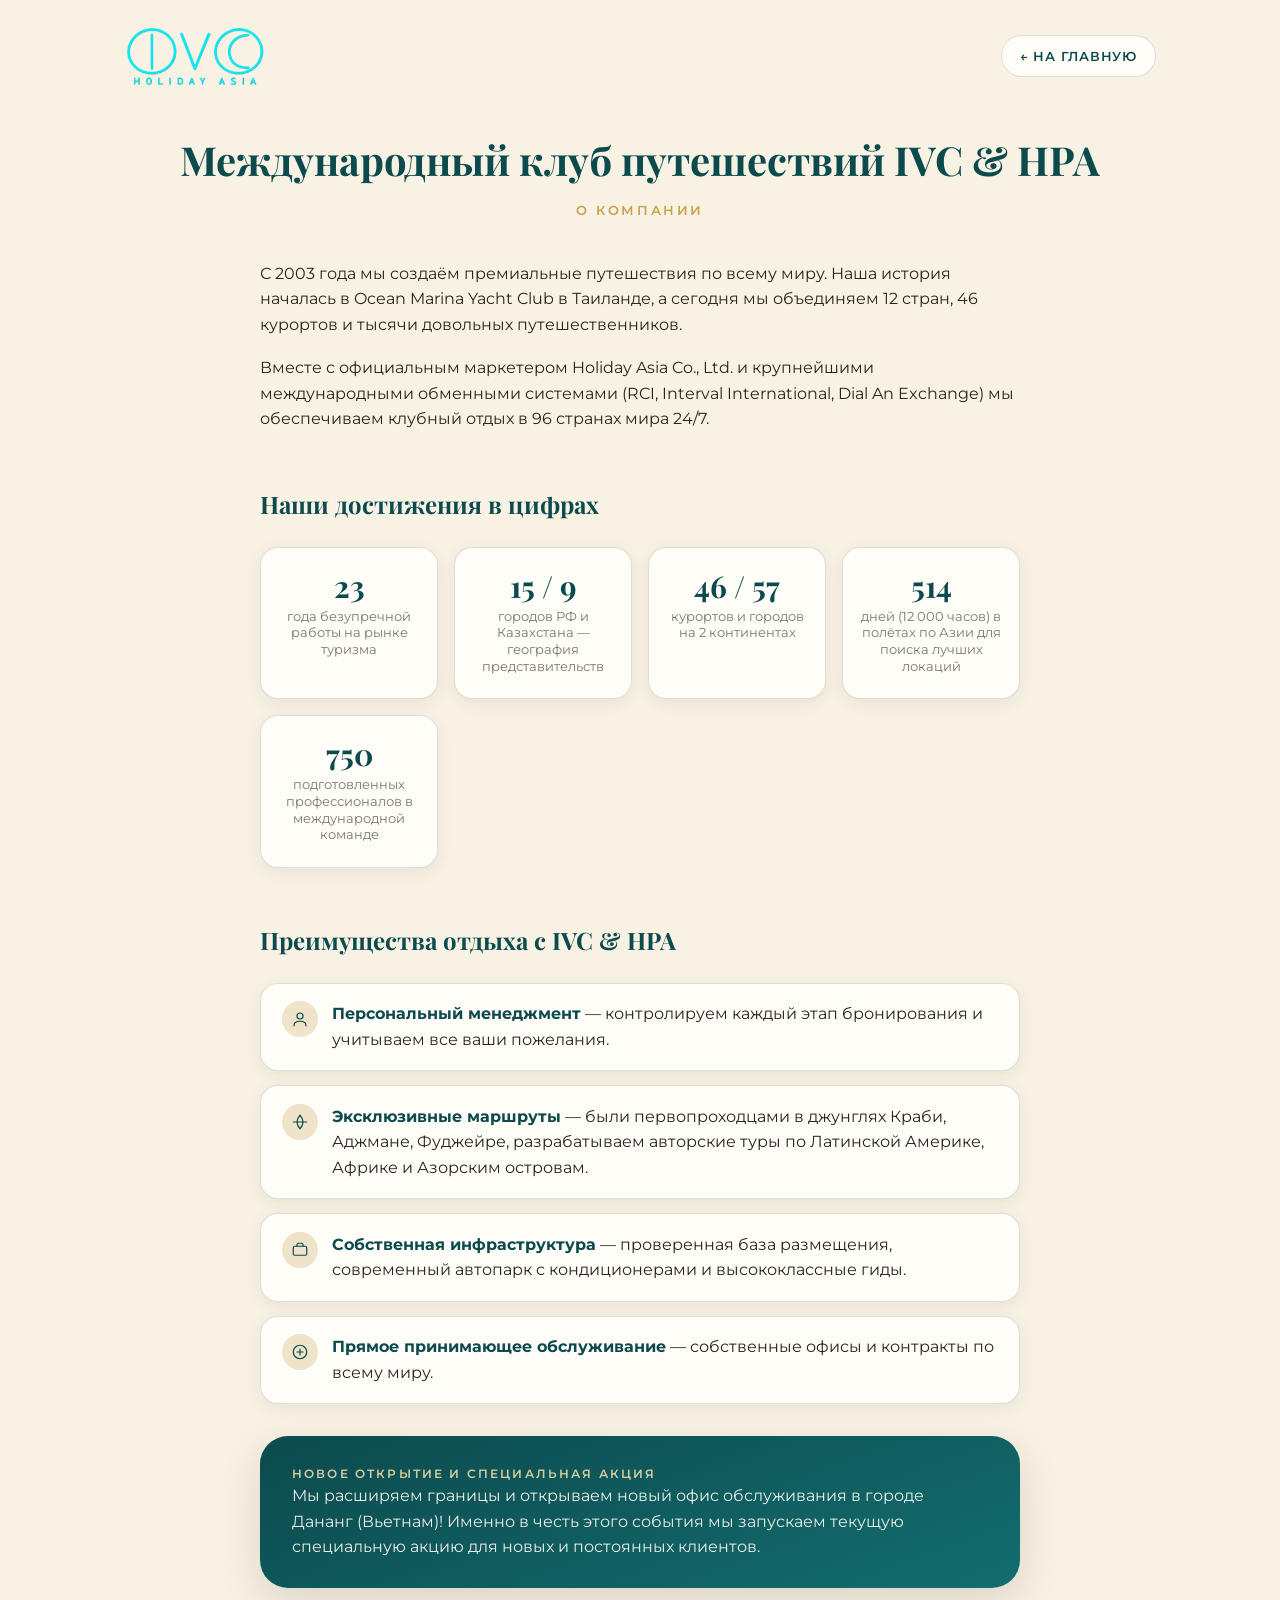
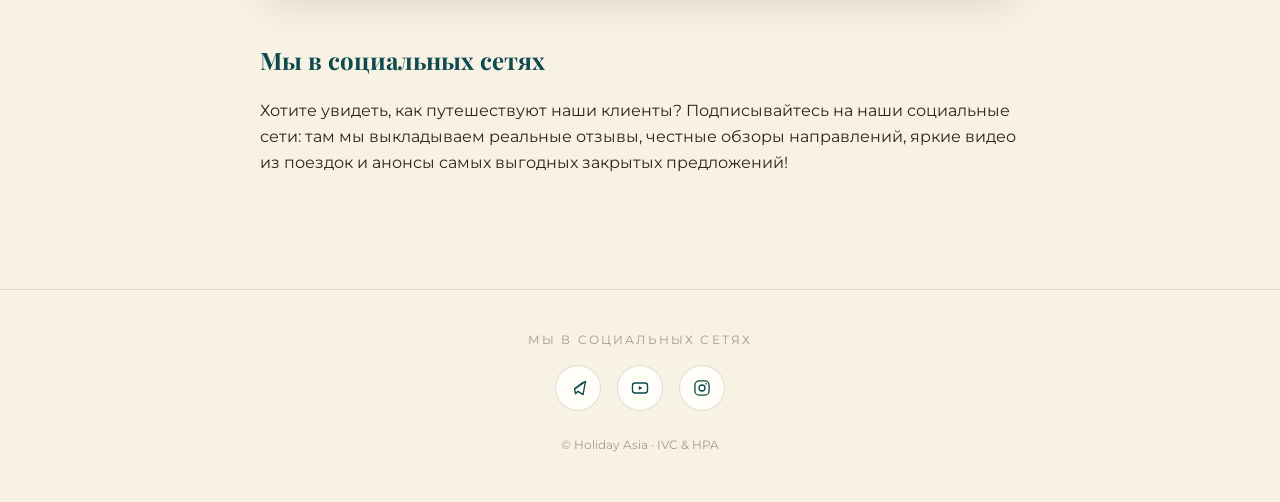
==== about.html @ 65c15c66 "Add files via upload" ====
<!DOCTYPE html>
<html lang="ru">
<head>
<meta charset="UTF-8">
<meta name="viewport" content="width=device-width, initial-scale=1.0">
<title>О компании — Holiday Asia</title>
<link rel="stylesheet" href="styles.css">
</head>
<body>

<header class="site-header">
  <div class="wrap site-header__row">
    <a href="index.html" class="brand-logo-link">
      <img id="brand-logo-img" class="brand-logo-img" data-src="logo.png" alt="IVC & HPA Holiday Asia" hidden>
      <div id="brand-logo-fallback" class="brand-logo-fallback">
        IVC&nbsp;&amp;&nbsp;HPA
        <span>Holiday Asia</span>
      </div>
    </a>
    <a href="index.html" class="back-link">← На главную</a>
  </div>
</header>

<main class="page-content wrap">
  <h1 class="page-title">Международный клуб путешествий IVC &amp; HPA</h1>
  <p class="page-subtitle">О компании</p>

  <div class="prose">
    <p>С 2003 года мы создаём премиальные путешествия по всему миру. Наша история началась в Ocean Marina Yacht Club в Таиланде, а сегодня мы объединяем 12 стран, 46 курортов и тысячи довольных путешественников.</p>
    <p>Вместе с официальным маркетером Holiday Asia Co., Ltd. и крупнейшими международными обменными системами (RCI, Interval International, Dial An Exchange) мы обеспечиваем клубный отдых в 96 странах мира 24/7.</p>

    <h2>Наши достижения в цифрах</h2>
    <div class="stat-grid">
      <div class="stat-card">
        <div class="stat-card__num">23</div>
        <div class="stat-card__label">года безупречной работы на рынке туризма</div>
      </div>
      <div class="stat-card">
        <div class="stat-card__num">15 / 9</div>
        <div class="stat-card__label">городов РФ и Казахстана — география представительств</div>
      </div>
      <div class="stat-card">
        <div class="stat-card__num">46 / 57</div>
        <div class="stat-card__label">курортов и городов на 2 континентах</div>
      </div>
      <div class="stat-card">
        <div class="stat-card__num">514</div>
        <div class="stat-card__label">дней (12 000 часов) в полётах по Азии для поиска лучших локаций</div>
      </div>
      <div class="stat-card">
        <div class="stat-card__num">750</div>
        <div class="stat-card__label">подготовленных профессионалов в международной команде</div>
      </div>
    </div>

    <h2>Преимущества отдыха с IVC &amp; HPA</h2>
    <ul class="advantage-list">
      <li>
        <span class="advantage-list__icon">
          <svg viewBox="0 0 24 24" fill="none" stroke="currentColor" stroke-width="1.6" stroke-linecap="round" stroke-linejoin="round"><circle cx="12" cy="8" r="4"/><path d="M4 21c0-4 3.6-6 8-6s8 2 8 6"/></svg>
        </span>
        <span><strong>Персональный менеджмент</strong> — контролируем каждый этап бронирования и учитываем все ваши пожелания.</span>
      </li>
      <li>
        <span class="advantage-list__icon">
          <svg viewBox="0 0 24 24" fill="none" stroke="currentColor" stroke-width="1.6" stroke-linecap="round" stroke-linejoin="round"><path d="M3 12h18"/><path d="M12 3c2.5 2.7 4 6 4 9s-1.5 6.3-4 9c-2.5-2.7-4-6-4-9s1.5-6.3 4-9Z"/></svg>
        </span>
        <span><strong>Эксклюзивные маршруты</strong> — были первопроходцами в джунглях Краби, Аджмане, Фуджейре, разрабатываем авторские туры по Латинской Америке, Африке и Азорским островам.</span>
      </li>
      <li>
        <span class="advantage-list__icon">
          <svg viewBox="0 0 24 24" fill="none" stroke="currentColor" stroke-width="1.6" stroke-linecap="round" stroke-linejoin="round"><rect x="3" y="7" width="18" height="12" rx="2"/><path d="M8 7V5a2 2 0 0 1 2-2h4a2 2 0 0 1 2 2v2"/></svg>
        </span>
        <span><strong>Собственная инфраструктура</strong> — проверенная база размещения, современный автопарк с кондиционерами и высококлассные гиды.</span>
      </li>
      <li>
        <span class="advantage-list__icon">
          <svg viewBox="0 0 24 24" fill="none" stroke="currentColor" stroke-width="1.6" stroke-linecap="round" stroke-linejoin="round"><path d="M12 21c4.97 0 9-4.03 9-9s-4.03-9-9-9-9 4.03-9 9 4.03 9 9 9Z"/><path d="M8 12h8"/><path d="M12 8v8"/></svg>
        </span>
        <span><strong>Прямое принимающее обслуживание</strong> — собственные офисы и контракты по всему миру.</span>
      </li>
    </ul>

    <div class="callout">
      <p class="callout__eyebrow">Новое открытие и специальная акция</p>
      <p>Мы расширяем границы и открываем новый офис обслуживания в городе Дананг (Вьетнам)! Именно в честь этого события мы запускаем текущую специальную акцию для новых и постоянных клиентов.</p>
    </div>

    <h2>Мы в социальных сетях</h2>
    <p>Хотите увидеть, как путешествуют наши клиенты? Подписывайтесь на наши социальные сети: там мы выкладываем реальные отзывы, честные обзоры направлений, яркие видео из поездок и анонсы самых выгодных закрытых предложений!</p>
  </div>
</main>

<footer class="site-footer">
  <p class="site-footer__label">Мы в социальных сетях</p>
  <div class="social-row">
    <a class="social-icon" href="https://t.me/ivchpanews" target="_blank" rel="noopener" aria-label="Telegram">
      <svg viewBox="0 0 24 24" fill="none" stroke="currentColor" stroke-width="1.6" stroke-linecap="round" stroke-linejoin="round"><path d="m21 4-3 16-6-4-3 3-1-6L21 4Z"/><path d="m8 13 10-8"/></svg>
    </a>
    <a class="social-icon" href="https://www.youtube.com/@IVCHPAFamilyTravelClub/shorts" target="_blank" rel="noopener" aria-label="YouTube">
      <svg viewBox="0 0 24 24" fill="none" stroke="currentColor" stroke-width="1.6" stroke-linecap="round" stroke-linejoin="round"><rect x="3" y="6" width="18" height="12" rx="3"/><path d="m10.5 9.5 4.5 2.5-4.5 2.5v-5Z" fill="currentColor" stroke="none"/></svg>
    </a>
    <a class="social-icon" href="https://www.instagram.com/ivchpa/" target="_blank" rel="noopener" aria-label="Instagram">
      <svg viewBox="0 0 24 24" fill="none" stroke="currentColor" stroke-width="1.6" stroke-linecap="round" stroke-linejoin="round"><rect x="3.5" y="3.5" width="17" height="17" rx="5"/><circle cx="12" cy="12" r="3.6"/><circle cx="17" cy="7" r="1" fill="currentColor" stroke="none"/></svg>
    </a>
  </div>
  <p class="site-footer__copy">© Holiday Asia · IVC &amp; HPA</p>
</footer>

<script src="script.js"></script>
</body>
</html>
---- styles.css ----
@import url('https://fonts.googleapis.com/css2?family=Playfair+Display:wght@500;600;700&family=Montserrat:wght@400;500;600;700&display=swap');

:root{
  --cream: #f8f2e4;
  --cream-deep: #efe3c9;
  --teal-dark: #0c4a4d;
  --teal: #136d6f;
  --teal-light: #4f9d97;
  --gold: #c9a24a;
  --gold-light: #e7d7a8;
  --text-dark: #2b241a;
  --text-muted: rgba(43,36,26,0.62);
  --text-soft: rgba(43,36,26,0.42);
  --border: rgba(43,36,26,0.14);
  --white: #fffdf8;

  --radius-lg: 28px;
  --radius-md: 18px;
  --radius-sm: 12px;

  --shadow-sm: 0 4px 16px rgba(43,36,26,0.08);
  --shadow-md: 0 14px 40px rgba(43,36,26,0.14);

  --font-display: 'Playfair Display', Georgia, serif;
  --font-sans: 'Montserrat', -apple-system, BlinkMacSystemFont, 'Segoe UI', Roboto, Arial, sans-serif;
}

*{ box-sizing: border-box; }
html{ scroll-behavior: smooth; }
body{
  margin: 0;
  background: var(--cream);
  color: var(--text-dark);
  font-family: var(--font-sans);
  line-height: 1.6;
}
img{ max-width: 100%; display: block; }
a{ color: inherit; }

.wrap{
  max-width: 1080px;
  margin: 0 auto;
  padding: 0 1.5rem;
}

/* ---------- header ---------- */
.site-header{
  padding: 1.5rem 0 0;
}
.site-header__row{
  display: flex;
  align-items: center;
  justify-content: space-between;
  gap: 1rem;
  flex-wrap: wrap;
}
.brand-logo-link{ display: inline-flex; align-items: center; }
.brand-logo-img{ height: 64px; width: auto; }
.brand-logo-fallback{
  font-family: var(--font-display);
  font-weight: 700;
  font-size: 26px;
  letter-spacing: 0.02em;
  color: var(--teal-dark);
  line-height: 1.1;
}
.brand-logo-fallback span{
  display: block;
  font-family: var(--font-sans);
  font-weight: 600;
  font-size: 12px;
  letter-spacing: 0.22em;
  text-transform: uppercase;
  color: var(--gold);
  margin-top: 2px;
}

.back-link{
  display: inline-flex;
  align-items: center;
  gap: 8px;
  font-size: 13px;
  font-weight: 600;
  letter-spacing: 0.06em;
  text-transform: uppercase;
  color: var(--teal-dark);
  text-decoration: none;
  padding: 10px 18px;
  border-radius: 999px;
  border: 1px solid var(--border);
  background: var(--white);
  transition: border-color 160ms ease, transform 160ms ease;
}
.back-link:hover{ border-color: var(--gold); transform: translateX(-2px); }

/* ---------- hero / main nav buttons ---------- */
.hero{
  padding: 3rem 0 2.5rem;
  text-align: center;
}
.hero__eyebrow{
  margin: 0 0 6px;
  font-size: 13px;
  letter-spacing: 0.24em;
  text-transform: uppercase;
  color: var(--gold);
  font-weight: 600;
}
.hero__title{
  margin: 0 0 14px;
  font-family: var(--font-display);
  font-weight: 700;
  font-size: clamp(30px, 4.6vw, 46px);
  color: var(--teal-dark);
}
.hero__subtitle{
  max-width: 640px;
  margin: 0 auto;
  color: var(--text-muted);
  font-size: 16px;
}

.nav-cards{
  display: grid;
  grid-template-columns: repeat(3, 1fr);
  gap: 1.25rem;
  margin-top: 2.5rem;
}
.nav-card{
  display: flex;
  flex-direction: column;
  align-items: center;
  gap: 14px;
  padding: 2.25rem 1.5rem;
  background: var(--white);
  border: 1px solid var(--border);
  border-radius: var(--radius-lg);
  box-shadow: var(--shadow-sm);
  text-decoration: none;
  color: var(--text-dark);
  transition: transform 200ms ease, box-shadow 200ms ease, border-color 200ms ease;
}
.nav-card:hover{
  transform: translateY(-6px);
  box-shadow: var(--shadow-md);
  border-color: var(--gold);
}
.nav-card__icon{
  width: 56px; height: 56px;
  border-radius: 50%;
  display: flex; align-items: center; justify-content: center;
  background: var(--cream-deep);
  color: var(--teal-dark);
}
.nav-card__icon svg{ width: 26px; height: 26px; }
.nav-card__label{
  font-family: var(--font-display);
  font-weight: 600;
  font-size: 20px;
  color: var(--teal-dark);
}
.nav-card__hint{
  font-size: 13px;
  color: var(--text-muted);
  text-align: center;
}

@media (max-width: 760px){
  .nav-cards{ grid-template-columns: 1fr; }
}

/* ---------- page content (about / resorts / invitation) ---------- */
.page-content{
  padding: 1rem 0 4rem;
}
.page-title{
  font-family: var(--font-display);
  font-weight: 700;
  font-size: clamp(28px, 4vw, 40px);
  color: var(--teal-dark);
  margin: 1.5rem 0 0.5rem;
  text-align: center;
}
.page-subtitle{
  text-align: center;
  color: var(--gold);
  font-size: 13px;
  font-weight: 600;
  letter-spacing: 0.2em;
  text-transform: uppercase;
  margin: 0 0 2.5rem;
}

.prose{
  max-width: 760px;
  margin: 0 auto;
  font-size: 16px;
  color: var(--text-dark);
}
.prose p{ margin: 0 0 1.1em; }
.prose h2{
  font-family: var(--font-display);
  color: var(--teal-dark);
  font-size: 24px;
  margin: 2.2em 0 0.8em;
}
.prose h2:first-child{ margin-top: 0; }

.stat-grid{
  display: grid;
  grid-template-columns: repeat(auto-fit, minmax(140px, 1fr));
  gap: 1rem;
  margin: 1.5rem 0 2rem;
}
.stat-card{
  background: var(--white);
  border: 1px solid var(--border);
  border-radius: var(--radius-md);
  padding: 1.4rem 1rem;
  text-align: center;
  box-shadow: var(--shadow-sm);
}
.stat-card__num{
  font-family: var(--font-display);
  font-weight: 700;
  font-size: 30px;
  color: var(--teal-dark);
  line-height: 1;
}
.stat-card__label{
  margin-top: 8px;
  font-size: 12.5px;
  color: var(--text-muted);
  line-height: 1.35;
}

.advantage-list{
  list-style: none;
  padding: 0;
  margin: 1.5rem 0 2rem;
  display: grid;
  gap: 14px;
}
.advantage-list li{
  display: flex;
  gap: 14px;
  align-items: flex-start;
  background: var(--white);
  border: 1px solid var(--border);
  border-radius: var(--radius-md);
  padding: 1.1rem 1.3rem;
  box-shadow: var(--shadow-sm);
}
.advantage-list__icon{
  flex-shrink: 0;
  width: 36px; height: 36px;
  border-radius: 50%;
  background: var(--cream-deep);
  color: var(--teal-dark);
  display: flex; align-items: center; justify-content: center;
}
.advantage-list__icon svg{ width: 18px; height: 18px; }
.advantage-list strong{ color: var(--teal-dark); }

.callout{
  margin: 2rem 0;
  padding: 1.75rem 2rem;
  border-radius: var(--radius-lg);
  background: linear-gradient(160deg, var(--teal-dark), var(--teal));
  color: var(--white);
  box-shadow: var(--shadow-md);
}
.callout__eyebrow{
  font-size: 12px;
  letter-spacing: 0.18em;
  text-transform: uppercase;
  color: var(--gold-light);
  font-weight: 600;
  margin: 0 0 6px;
}
.callout p{ margin: 0; opacity: 0.92; }

/* ---------- resorts page ---------- */
.resort-country{ margin: 0 0 2.75rem; }
.resort-country__title{
  font-family: var(--font-display);
  font-size: 22px;
  color: var(--teal-dark);
  border-bottom: 2px solid var(--gold-light);
  padding-bottom: 10px;
  margin: 0 0 1.25rem;
}
.resort-region{ margin: 0 0 1.5rem; }
.resort-region__city{
  font-size: 13px;
  font-weight: 700;
  letter-spacing: 0.08em;
  text-transform: uppercase;
  color: var(--gold);
  margin: 0 0 10px;
}
.resort-grid{
  display: grid;
  grid-template-columns: repeat(auto-fit, minmax(200px, 1fr));
  gap: 1rem;
}
.resort-card{
  background: var(--white);
  border: 1px solid var(--border);
  border-radius: var(--radius-md);
  overflow: hidden;
  box-shadow: var(--shadow-sm);
}
.resort-card__media{
  aspect-ratio: 4 / 3;
  background: linear-gradient(160deg, var(--teal-light), var(--teal-dark));
  display: flex; align-items: center; justify-content: center;
  color: rgba(255,255,255,0.85);
}
.resort-card__media svg{ width: 30%; height: 30%; }
.resort-card__body{ padding: 1rem 1.1rem; }
.resort-card__name{
  font-family: var(--font-display);
  font-weight: 600;
  font-size: 16px;
  color: var(--teal-dark);
  margin: 0 0 4px;
}
.resort-card__note{
  font-size: 12.5px;
  color: var(--text-soft);
  margin: 0;
}

/* ---------- invitation page ---------- */
.invite-title{
  text-align: center;
  font-family: var(--font-display);
  font-weight: 700;
  font-size: clamp(38px, 7vw, 64px);
  color: var(--teal-dark);
  margin: 1rem 0 2rem;
}
.invite-media{
  max-width: 760px;
  margin: 0 auto 2.5rem;
  border-radius: var(--radius-lg);
  overflow: hidden;
  box-shadow: var(--shadow-md);
  border: 1px solid var(--border);
}
.invite-media__placeholder{
  aspect-ratio: 16 / 9;
  background: linear-gradient(160deg, var(--teal-light), var(--teal-dark));
  display: flex; align-items: center; justify-content: center;
  color: rgba(255,255,255,0.85);
  font-family: var(--font-sans);
  font-size: 14px;
  letter-spacing: 0.08em;
  text-transform: uppercase;
  text-align: center;
  padding: 1rem;
}

.terms-list{
  margin: 0.5em 0 1.3em;
  padding-left: 1.2em;
}
.terms-list li{ margin-bottom: 6px; }

.gift-line{
  font-size: 18px;
  font-weight: 600;
  color: var(--teal-dark);
  text-align: center;
  margin: 1.5em 0 0.6em;
}
.gift-line--main{
  color: var(--gold);
}

/* ---------- footer ---------- */
.site-footer{
  padding: 2.5rem 0 3rem;
  text-align: center;
  border-top: 1px solid var(--border);
  margin-top: 2rem;
}
.site-footer__label{
  font-size: 12px;
  letter-spacing: 0.18em;
  text-transform: uppercase;
  color: var(--text-soft);
  margin: 0 0 1rem;
}
.social-row{
  display: flex;
  justify-content: center;
  gap: 16px;
}
.social-icon{
  width: 46px; height: 46px;
  border-radius: 50%;
  display: flex; align-items: center; justify-content: center;
  background: var(--white);
  border: 1px solid var(--border);
  color: var(--teal-dark);
  text-decoration: none;
  transition: transform 160ms ease, border-color 160ms ease, color 160ms ease;
}
.social-icon svg{ width: 20px; height: 20px; }
.social-icon:hover{
  transform: translateY(-3px);
  border-color: var(--gold);
  color: var(--gold);
}
.site-footer__copy{
  margin: 1.5rem 0 0;
  font-size: 12px;
  color: var(--text-soft);
}

/* ---------- image fallback helper ---------- */
.img-pending{ visibility: hidden; }
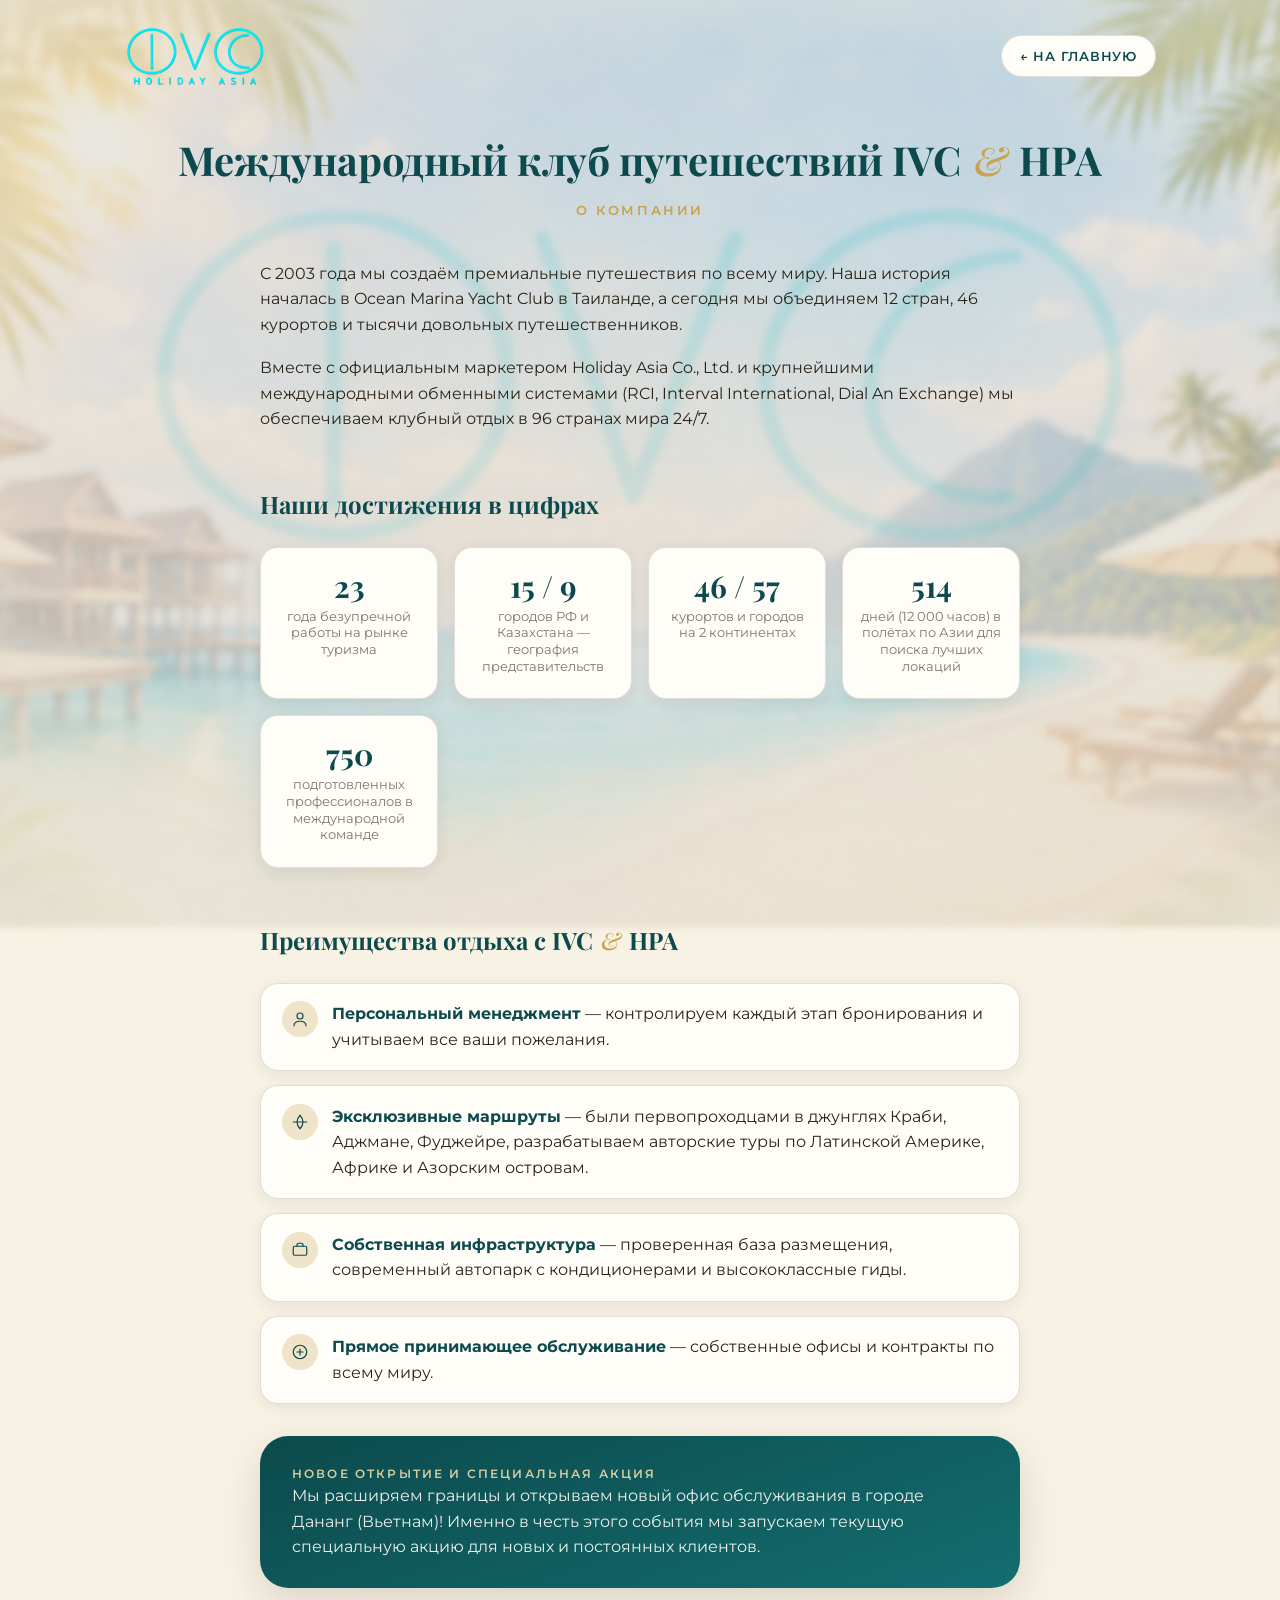
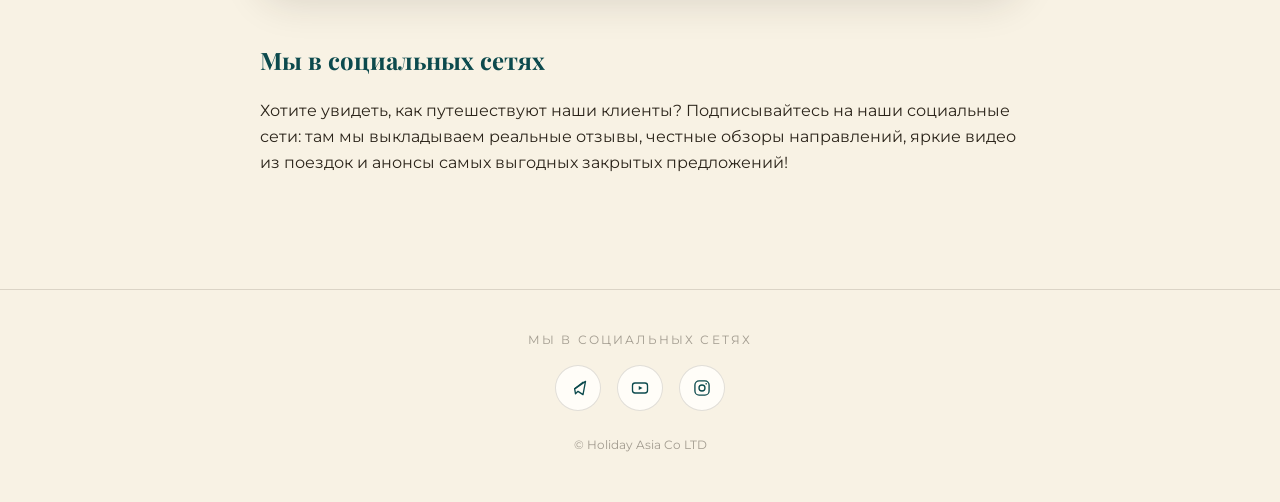
==== commit 23faee76: "Add files via upload" ====
--- a/about.html
+++ b/about.html
@@ -7,6 +7,8 @@
 <link rel="stylesheet" href="styles.css">
 </head>
 <body>
+
+<div id="bg-layer" class="bg-layer" data-src="background.png"></div>
 
 <header class="site-header">
   <div class="wrap site-header__row">
@@ -22,7 +24,7 @@
 </header>
 
 <main class="page-content wrap">
-  <h1 class="page-title">Международный клуб путешествий IVC &amp; HPA</h1>
+  <h1 class="page-title">Международный клуб путешествий IVC <span class="amp">&amp;</span> HPA</h1>
   <p class="page-subtitle">О компании</p>
 
   <div class="prose">
@@ -53,7 +55,7 @@
       </div>
     </div>
 
-    <h2>Преимущества отдыха с IVC &amp; HPA</h2>
+    <h2>Преимущества отдыха с IVC <span class="amp">&amp;</span> HPA</h2>
     <ul class="advantage-list">
       <li>
         <span class="advantage-list__icon">
@@ -104,7 +106,7 @@
       <svg viewBox="0 0 24 24" fill="none" stroke="currentColor" stroke-width="1.6" stroke-linecap="round" stroke-linejoin="round"><rect x="3.5" y="3.5" width="17" height="17" rx="5"/><circle cx="12" cy="12" r="3.6"/><circle cx="17" cy="7" r="1" fill="currentColor" stroke="none"/></svg>
     </a>
   </div>
-  <p class="site-footer__copy">© Holiday Asia · IVC &amp; HPA</p>
+  <p class="site-footer__copy">© Holiday Asia Co LTD</p>
 </footer>
 
 <script src="script.js"></script>
--- a/styles.css
+++ b/styles.css
@@ -1,4 +1,4 @@
-@import url('https://fonts.googleapis.com/css2?family=Playfair+Display:wght@500;600;700&family=Montserrat:wght@400;500;600;700&display=swap');
+@import url('https://fonts.googleapis.com/css2?family=Cinzel:wght@600;700&family=Playfair+Display:wght@500;600;700&family=Montserrat:wght@400;500;600;700&display=swap');
 
 :root{
   --cream: #f8f2e4;
@@ -22,6 +22,7 @@
   --shadow-md: 0 14px 40px rgba(43,36,26,0.14);
 
   --font-display: 'Playfair Display', Georgia, serif;
+  --font-brand: 'Cinzel', 'Playfair Display', Georgia, serif;
   --font-sans: 'Montserrat', -apple-system, BlinkMacSystemFont, 'Segoe UI', Roboto, Arial, sans-serif;
 }
 
@@ -43,6 +44,37 @@
   padding: 0 1.5rem;
 }
 
+/* ---------- background photo layer ---------- */
+.bg-layer{
+  position: fixed;
+  inset: 0;
+  z-index: -2;
+  background-size: cover;
+  background-position: center;
+  filter: blur(3px) brightness(0.92) saturate(1.05);
+  transform: scale(1.06);
+}
+.bg-layer::after{
+  content: "";
+  position: absolute;
+  inset: 0;
+  background: linear-gradient(180deg, rgba(248,242,228,0.35), rgba(248,242,228,0.55));
+}
+.bg-layer--placeholder{
+  background-image: radial-gradient(circle at 20% 15%, rgba(79,157,151,0.25), transparent 55%),
+    radial-gradient(circle at 85% 80%, rgba(201,162,74,0.22), transparent 55%),
+    linear-gradient(160deg, #efe7d2, #e8dcc0);
+}
+
+/* ---------- elegant ampersand ---------- */
+.amp{
+  font-family: 'Playfair Display', serif;
+  font-style: italic;
+  font-weight: 500;
+  color: var(--gold);
+  padding: 0 0.08em;
+}
+
 /* ---------- header ---------- */
 .site-header{
   padding: 1.5rem 0 0;
@@ -57,10 +89,10 @@
 .brand-logo-link{ display: inline-flex; align-items: center; }
 .brand-logo-img{ height: 64px; width: auto; }
 .brand-logo-fallback{
-  font-family: var(--font-display);
-  font-weight: 700;
-  font-size: 26px;
-  letter-spacing: 0.02em;
+  font-family: var(--font-brand);
+  font-weight: 700;
+  font-size: 24px;
+  letter-spacing: 0.03em;
   color: var(--teal-dark);
   line-height: 1.1;
 }
@@ -72,7 +104,7 @@
   letter-spacing: 0.22em;
   text-transform: uppercase;
   color: var(--gold);
-  margin-top: 2px;
+  margin-top: 4px;
 }
 
 .back-link{
@@ -99,7 +131,7 @@
   text-align: center;
 }
 .hero__eyebrow{
-  margin: 0 0 6px;
+  margin: 0 0 10px;
   font-size: 13px;
   letter-spacing: 0.24em;
   text-transform: uppercase;
@@ -107,10 +139,11 @@
   font-weight: 600;
 }
 .hero__title{
-  margin: 0 0 14px;
-  font-family: var(--font-display);
-  font-weight: 700;
-  font-size: clamp(30px, 4.6vw, 46px);
+  margin: 0 0 18px;
+  font-family: var(--font-brand);
+  font-weight: 700;
+  font-size: clamp(34px, 5.4vw, 56px);
+  letter-spacing: 0.05em;
   color: var(--teal-dark);
 }
 .hero__subtitle{
@@ -335,9 +368,10 @@
 /* ---------- invitation page ---------- */
 .invite-title{
   text-align: center;
-  font-family: var(--font-display);
-  font-weight: 700;
-  font-size: clamp(38px, 7vw, 64px);
+  font-family: var(--font-brand);
+  font-weight: 700;
+  font-size: clamp(40px, 7.4vw, 68px);
+  letter-spacing: 0.05em;
   color: var(--teal-dark);
   margin: 1rem 0 2rem;
 }
@@ -379,6 +413,96 @@
   color: var(--gold);
 }
 
+/* ---------- invitation: participate + ticket ---------- */
+.ticket-cta{
+  text-align: center;
+  margin: 2.5rem 0 1rem;
+}
+.btn-participate{
+  font-family: var(--font-sans);
+  font-weight: 700;
+  font-size: 15px;
+  letter-spacing: 0.08em;
+  text-transform: uppercase;
+  color: var(--white);
+  background: linear-gradient(160deg, var(--teal), var(--teal-dark));
+  border: 1px solid var(--gold);
+  border-radius: 999px;
+  padding: 16px 40px;
+  cursor: pointer;
+  box-shadow: var(--shadow-md);
+  transition: transform 160ms ease, box-shadow 160ms ease;
+}
+.btn-participate:hover{ transform: translateY(-2px); }
+.btn-participate:active{ transform: translateY(0) scale(0.98); }
+
+.ticket-result{
+  text-align: center;
+  margin: 2rem auto 1rem;
+  max-width: 420px;
+}
+.ticket-card{
+  background: linear-gradient(160deg, var(--teal-dark), var(--teal));
+  border: 1px solid var(--gold);
+  border-radius: var(--radius-lg);
+  padding: 2.25rem 1.5rem;
+  color: var(--white);
+  box-shadow: var(--shadow-md);
+}
+.ticket-card__brand{
+  font-family: var(--font-brand);
+  font-size: 15px;
+  letter-spacing: 0.16em;
+  text-transform: uppercase;
+  color: var(--gold-light);
+  margin: 0 0 14px;
+}
+.ticket-card__label{
+  font-size: 12px;
+  letter-spacing: 0.1em;
+  text-transform: uppercase;
+  color: rgba(255,255,255,0.72);
+  margin: 0 0 8px;
+}
+.ticket-card__number{
+  font-family: var(--font-sans);
+  font-weight: 700;
+  font-size: clamp(34px, 8vw, 48px);
+  letter-spacing: 0.1em;
+  margin: 0 0 14px;
+}
+.ticket-card__hint{
+  font-size: 12.5px;
+  color: rgba(255,255,255,0.75);
+  margin: 0;
+  line-height: 1.45;
+}
+
+.btn-save{
+  margin-top: 1.4rem;
+  font-family: var(--font-sans);
+  font-weight: 700;
+  font-size: 14px;
+  letter-spacing: 0.06em;
+  text-transform: uppercase;
+  color: var(--teal-dark);
+  background: var(--white);
+  border: 1px solid var(--border);
+  border-radius: 999px;
+  padding: 13px 32px;
+  cursor: pointer;
+  transition: border-color 160ms ease, transform 160ms ease;
+}
+.btn-save:hover{ border-color: var(--gold); transform: translateY(-2px); }
+.btn-save:active{ transform: translateY(0) scale(0.98); }
+
+.ticket-save-status{
+  margin: 10px 0 0;
+  font-size: 12.5px;
+  color: var(--text-muted);
+  min-height: 1.2em;
+}
+
 /* ---------- footer ---------- */
 .site-footer{
   padding: 2.5rem 0 3rem;
@@ -418,7 +542,4 @@
   margin: 1.5rem 0 0;
   font-size: 12px;
   color: var(--text-soft);
-}
-
-/* ---------- image fallback helper ---------- */
-.img-pending{ visibility: hidden; }+}
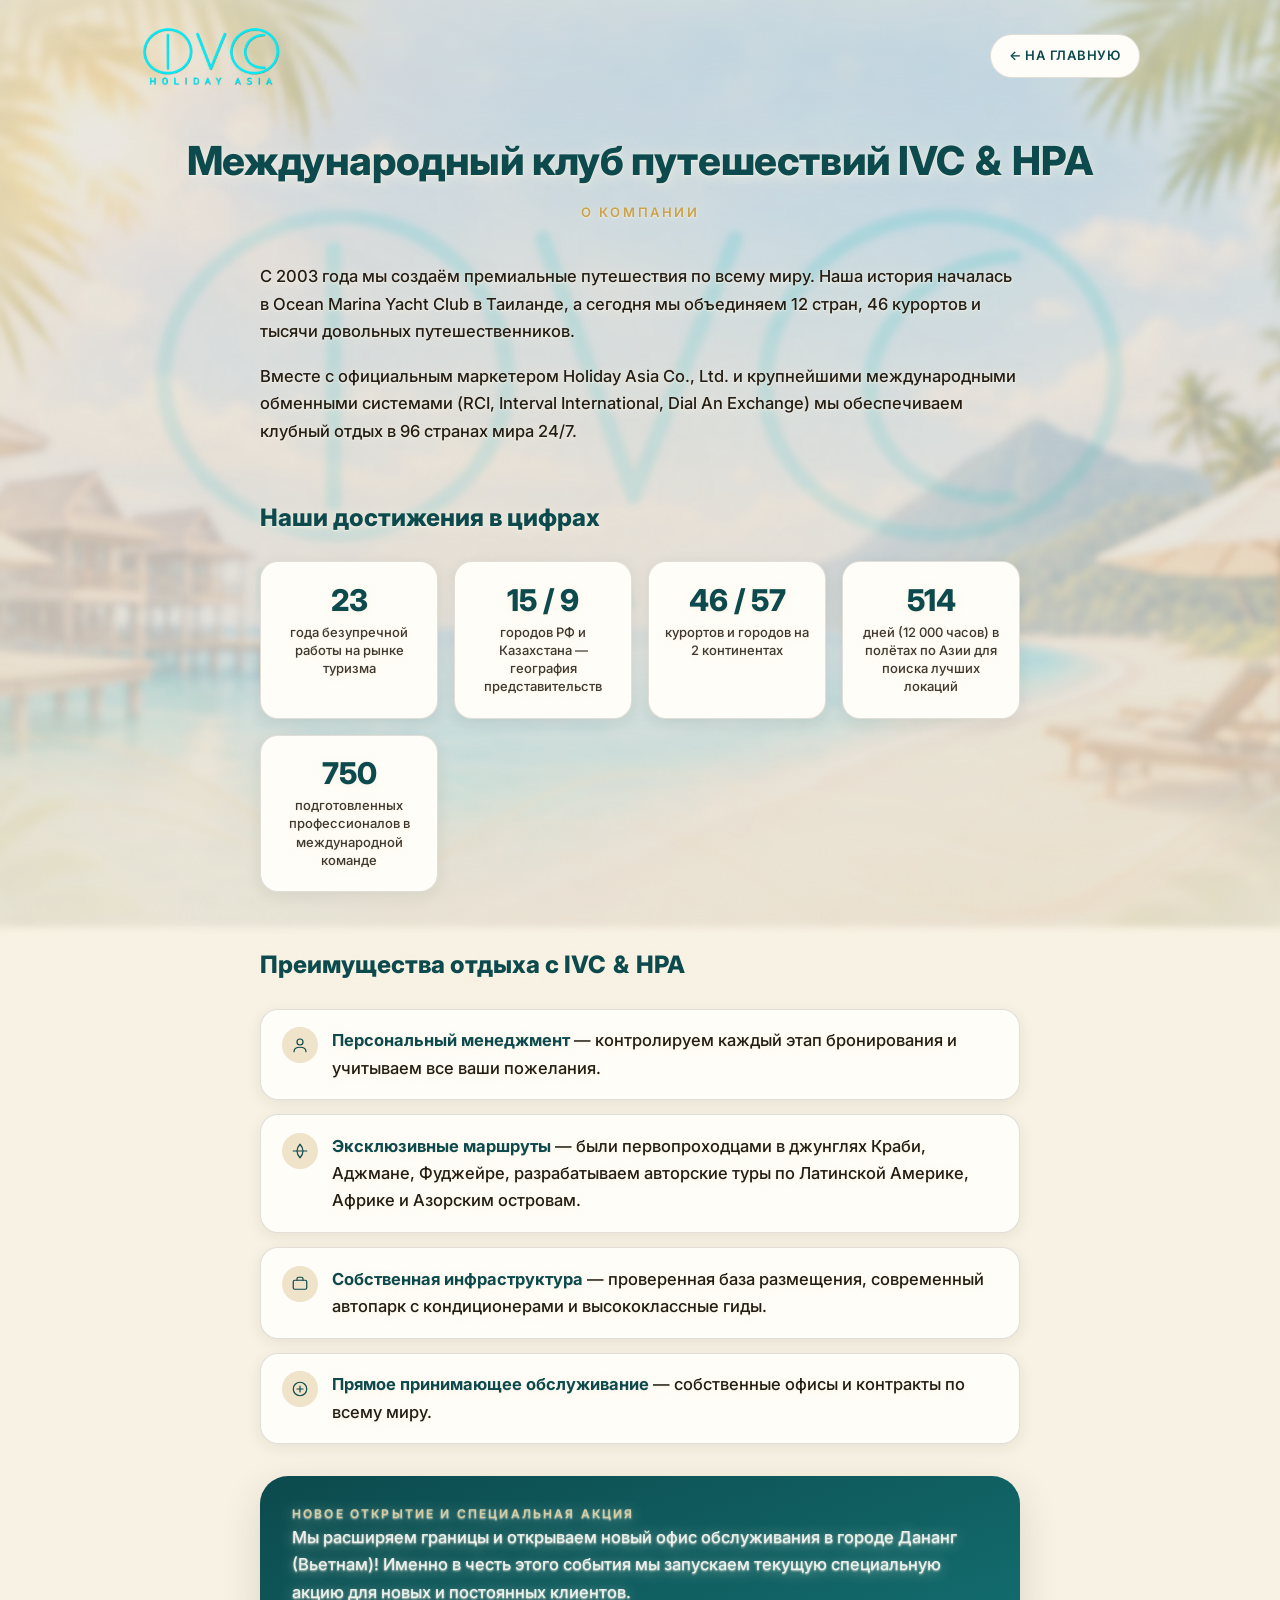
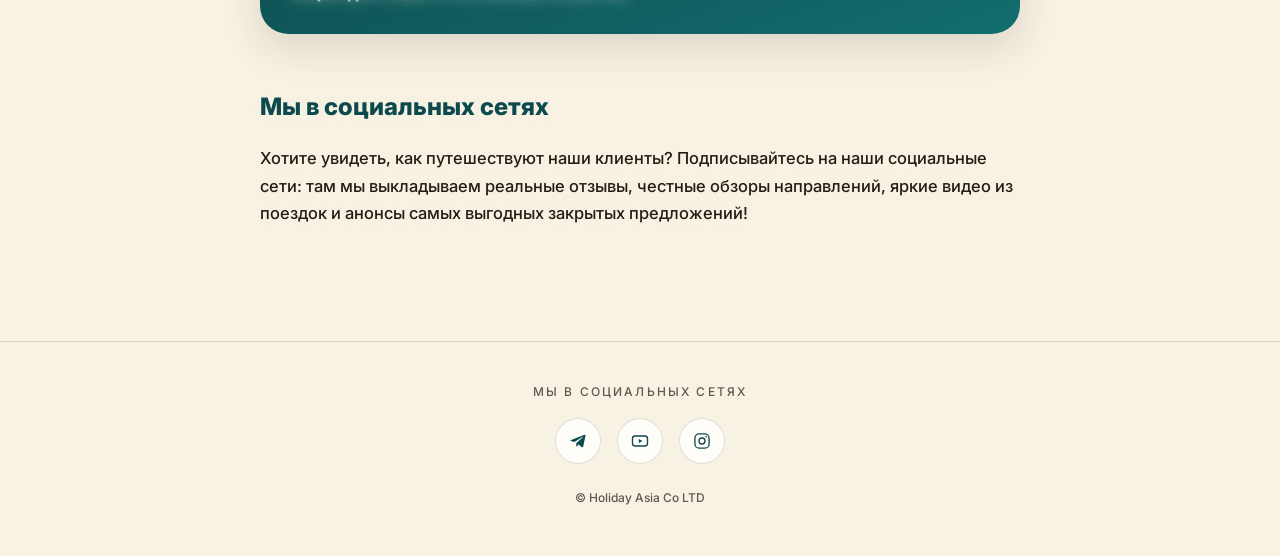
==== commit d6d0ed79: "Update about.html" ====
--- a/about.html
+++ b/about.html
@@ -97,7 +97,7 @@
   <p class="site-footer__label">Мы в социальных сетях</p>
   <div class="social-row">
     <a class="social-icon" href="https://t.me/ivchpanews" target="_blank" rel="noopener" aria-label="Telegram">
-      <svg viewBox="0 0 24 24" fill="none" stroke="currentColor" stroke-width="1.6" stroke-linecap="round" stroke-linejoin="round"><path d="m21 4-3 16-6-4-3 3-1-6L21 4Z"/><path d="m8 13 10-8"/></svg>
+      <svg viewBox="0 0 24 24" fill="currentColor"><path d="M9.78 18.65l.28-4.23 7.68-6.92c.34-.31-.07-.46-.52-.19L7.74 13.3 3.64 12c-.88-.25-.89-.86.2-1.3l15.97-6.16c.73-.33 1.43.18 1.15 1.3l-2.72 12.81c-.19.91-.74 1.13-1.5.71l-4.14-3.05-2 1.98c-.23.23-.42.42-.85.42z"/></svg>
     </a>
     <a class="social-icon" href="https://www.youtube.com/@IVCHPAFamilyTravelClub/shorts" target="_blank" rel="noopener" aria-label="YouTube">
       <svg viewBox="0 0 24 24" fill="none" stroke="currentColor" stroke-width="1.6" stroke-linecap="round" stroke-linejoin="round"><rect x="3" y="6" width="18" height="12" rx="3"/><path d="m10.5 9.5 4.5 2.5-4.5 2.5v-5Z" fill="currentColor" stroke="none"/></svg>
@@ -111,4 +111,4 @@
 
 <script src="script.js"></script>
 </body>
-</html>+</html>
--- a/styles.css
+++ b/styles.css
@@ -1,4 +1,4 @@
-@import url('https://fonts.googleapis.com/css2?family=Cinzel:wght@600;700&family=Playfair+Display:wght@500;600;700&family=Montserrat:wght@400;500;600;700&display=swap');
+@import url('https://fonts.googleapis.com/css2?family=Inter:wght@400;500;600;700;800;900&display=swap');
 
 :root{
   --cream: #f8f2e4;
@@ -8,9 +8,9 @@
   --teal-light: #4f9d97;
   --gold: #c9a24a;
   --gold-light: #e7d7a8;
-  --text-dark: #2b241a;
-  --text-muted: rgba(43,36,26,0.62);
-  --text-soft: rgba(43,36,26,0.42);
+  --text-dark: #241d14;
+  --text-muted: rgba(36,29,20,0.88);
+  --text-soft: rgba(36,29,20,0.72);
   --border: rgba(43,36,26,0.14);
   --white: #fffdf8;
 
@@ -21,9 +21,9 @@
   --shadow-sm: 0 4px 16px rgba(43,36,26,0.08);
   --shadow-md: 0 14px 40px rgba(43,36,26,0.14);
 
-  --font-display: 'Playfair Display', Georgia, serif;
-  --font-brand: 'Cinzel', 'Playfair Display', Georgia, serif;
-  --font-sans: 'Montserrat', -apple-system, BlinkMacSystemFont, 'Segoe UI', Roboto, Arial, sans-serif;
+  --font-display: 'Inter', -apple-system, BlinkMacSystemFont, 'Segoe UI', Roboto, Arial, sans-serif;
+  --font-brand: 'Inter', -apple-system, BlinkMacSystemFont, 'Segoe UI', Roboto, Arial, sans-serif;
+  --font-sans: 'Inter', -apple-system, BlinkMacSystemFont, 'Segoe UI', Roboto, Arial, sans-serif;
 }
 
 *{ box-sizing: border-box; }
@@ -33,7 +33,8 @@
   background: var(--cream);
   color: var(--text-dark);
   font-family: var(--font-sans);
-  line-height: 1.6;
+  font-weight: 500;
+  line-height: 1.65;
 }
 img{ max-width: 100%; display: block; }
 a{ color: inherit; }
@@ -41,7 +42,7 @@
 .wrap{
   max-width: 1080px;
   margin: 0 auto;
-  padding: 0 1.5rem;
+  padding: 0 40px;
 }
 
 /* ---------- background photo layer ---------- */
@@ -66,12 +67,18 @@
     linear-gradient(160deg, #efe7d2, #e8dcc0);
 }
 
-/* ---------- elegant ampersand ---------- */
+/* Текст, который лежит прямо на фоновом фото (не в белых карточках),
+   получает лёгкий светлый ореол — контраст растёт, а фото не закрывается
+   сплошной плашкой. */
+.hero__eyebrow, .hero__title, .hero__subtitle,
+.page-title, .page-subtitle,
+.invite-title,
+.prose{
+  text-shadow: 0 1px 2px rgba(248,242,228,0.85), 0 2px 14px rgba(248,242,228,0.65);
+}
+
+/* ---------- ampersand: same color/weight as surrounding heading, just extra breathing room ---------- */
 .amp{
-  font-family: 'Playfair Display', serif;
-  font-style: italic;
-  font-weight: 500;
-  color: var(--gold);
   padding: 0 0.08em;
 }
 
@@ -90,9 +97,9 @@
 .brand-logo-img{ height: 64px; width: auto; }
 .brand-logo-fallback{
   font-family: var(--font-brand);
-  font-weight: 700;
-  font-size: 24px;
-  letter-spacing: 0.03em;
+  font-weight: 800;
+  font-size: 22px;
+  letter-spacing: 0.01em;
   color: var(--teal-dark);
   line-height: 1.1;
 }
@@ -141,16 +148,17 @@
 .hero__title{
   margin: 0 0 18px;
   font-family: var(--font-brand);
-  font-weight: 700;
+  font-weight: 800;
   font-size: clamp(34px, 5.4vw, 56px);
-  letter-spacing: 0.05em;
+  letter-spacing: -0.01em;
   color: var(--teal-dark);
 }
 .hero__subtitle{
   max-width: 640px;
   margin: 0 auto;
   color: var(--text-muted);
-  font-size: 16px;
+  font-size: 17px;
+  font-weight: 500;
 }
 
 .nav-cards{
@@ -188,12 +196,13 @@
 .nav-card__icon svg{ width: 26px; height: 26px; }
 .nav-card__label{
   font-family: var(--font-display);
-  font-weight: 600;
-  font-size: 20px;
+  font-weight: 800;
+  font-size: 21px;
   color: var(--teal-dark);
 }
 .nav-card__hint{
-  font-size: 13px;
+  font-size: 14px;
+  font-weight: 500;
   color: var(--text-muted);
   text-align: center;
 }
@@ -208,7 +217,8 @@
 }
 .page-title{
   font-family: var(--font-display);
-  font-weight: 700;
+  font-weight: 800;
+  letter-spacing: -0.01em;
   font-size: clamp(28px, 4vw, 40px);
   color: var(--teal-dark);
   margin: 1.5rem 0 0.5rem;
@@ -227,12 +237,14 @@
 .prose{
   max-width: 760px;
   margin: 0 auto;
-  font-size: 16px;
+  font-size: 16.5px;
+  font-weight: 500;
   color: var(--text-dark);
 }
 .prose p{ margin: 0 0 1.1em; }
 .prose h2{
   font-family: var(--font-display);
+  font-weight: 800;
   color: var(--teal-dark);
   font-size: 24px;
   margin: 2.2em 0 0.8em;
@@ -255,16 +267,17 @@
 }
 .stat-card__num{
   font-family: var(--font-display);
-  font-weight: 700;
+  font-weight: 800;
   font-size: 30px;
   color: var(--teal-dark);
   line-height: 1;
 }
 .stat-card__label{
   margin-top: 8px;
-  font-size: 12.5px;
+  font-size: 13px;
+  font-weight: 500;
   color: var(--text-muted);
-  line-height: 1.35;
+  line-height: 1.4;
 }
 
 .advantage-list{
@@ -317,6 +330,7 @@
 .resort-country{ margin: 0 0 2.75rem; }
 .resort-country__title{
   font-family: var(--font-display);
+  font-weight: 800;
   font-size: 22px;
   color: var(--teal-dark);
   border-bottom: 2px solid var(--gold-light);
@@ -354,13 +368,14 @@
 .resort-card__body{ padding: 1rem 1.1rem; }
 .resort-card__name{
   font-family: var(--font-display);
-  font-weight: 600;
+  font-weight: 700;
   font-size: 16px;
   color: var(--teal-dark);
   margin: 0 0 4px;
 }
 .resort-card__note{
-  font-size: 12.5px;
+  font-size: 13px;
+  font-weight: 500;
   color: var(--text-soft);
   margin: 0;
 }
@@ -369,9 +384,9 @@
 .invite-title{
   text-align: center;
   font-family: var(--font-brand);
-  font-weight: 700;
+  font-weight: 800;
   font-size: clamp(40px, 7.4vw, 68px);
-  letter-spacing: 0.05em;
+  letter-spacing: -0.01em;
   color: var(--teal-dark);
   margin: 1rem 0 2rem;
 }
@@ -439,43 +454,68 @@
 .ticket-result{
   text-align: center;
   margin: 2rem auto 1rem;
-  max-width: 420px;
+  max-width: 560px;
 }
 .ticket-card{
-  background: linear-gradient(160deg, var(--teal-dark), var(--teal));
+  background: var(--cream-deep);
   border: 1px solid var(--gold);
   border-radius: var(--radius-lg);
-  padding: 2.25rem 1.5rem;
-  color: var(--white);
+  padding: 1.75rem 1.5rem;
   box-shadow: var(--shadow-md);
 }
 .ticket-card__brand{
   font-family: var(--font-brand);
-  font-size: 15px;
-  letter-spacing: 0.16em;
-  text-transform: uppercase;
-  color: var(--gold-light);
-  margin: 0 0 14px;
+  font-weight: 800;
+  font-size: 20px;
+  letter-spacing: 0.04em;
+  text-transform: uppercase;
+  color: var(--teal-dark);
+  margin: 0 0 1.25rem;
+  text-align: center;
+}
+.ticket-card__columns{
+  display: flex;
+  align-items: stretch;
+  gap: 0;
+}
+.ticket-card__col{
+  flex: 1;
+  min-width: 0;
+  padding: 0 16px;
+}
+.ticket-card__divider{
+  width: 1px;
+  background: var(--border);
+  flex-shrink: 0;
 }
 .ticket-card__label{
   font-size: 12px;
+  font-weight: 700;
   letter-spacing: 0.1em;
   text-transform: uppercase;
-  color: rgba(255,255,255,0.72);
-  margin: 0 0 8px;
+  color: var(--teal);
+  margin: 0 0 10px;
 }
 .ticket-card__number{
   font-family: var(--font-sans);
-  font-weight: 700;
-  font-size: clamp(34px, 8vw, 48px);
-  letter-spacing: 0.1em;
-  margin: 0 0 14px;
+  font-weight: 800;
+  font-size: clamp(30px, 8vw, 40px);
+  letter-spacing: 0.03em;
+  color: var(--teal-dark);
+  margin: 0;
 }
 .ticket-card__hint{
-  font-size: 12.5px;
-  color: rgba(255,255,255,0.75);
+  font-size: 14px;
+  color: var(--text-dark);
   margin: 0;
-  line-height: 1.45;
+  line-height: 1.5;
+  text-align: left;
+}
+@media (max-width: 480px){
+  .ticket-card__columns{ flex-direction: column; gap: 18px; }
+  .ticket-card__divider{ display: none; }
+  .ticket-card__col{ padding: 0; text-align: center; }
+  .ticket-card__hint{ text-align: center; }
 }
 
 .btn-save{
@@ -542,4 +582,4 @@
   margin: 1.5rem 0 0;
   font-size: 12px;
   color: var(--text-soft);
-}+}
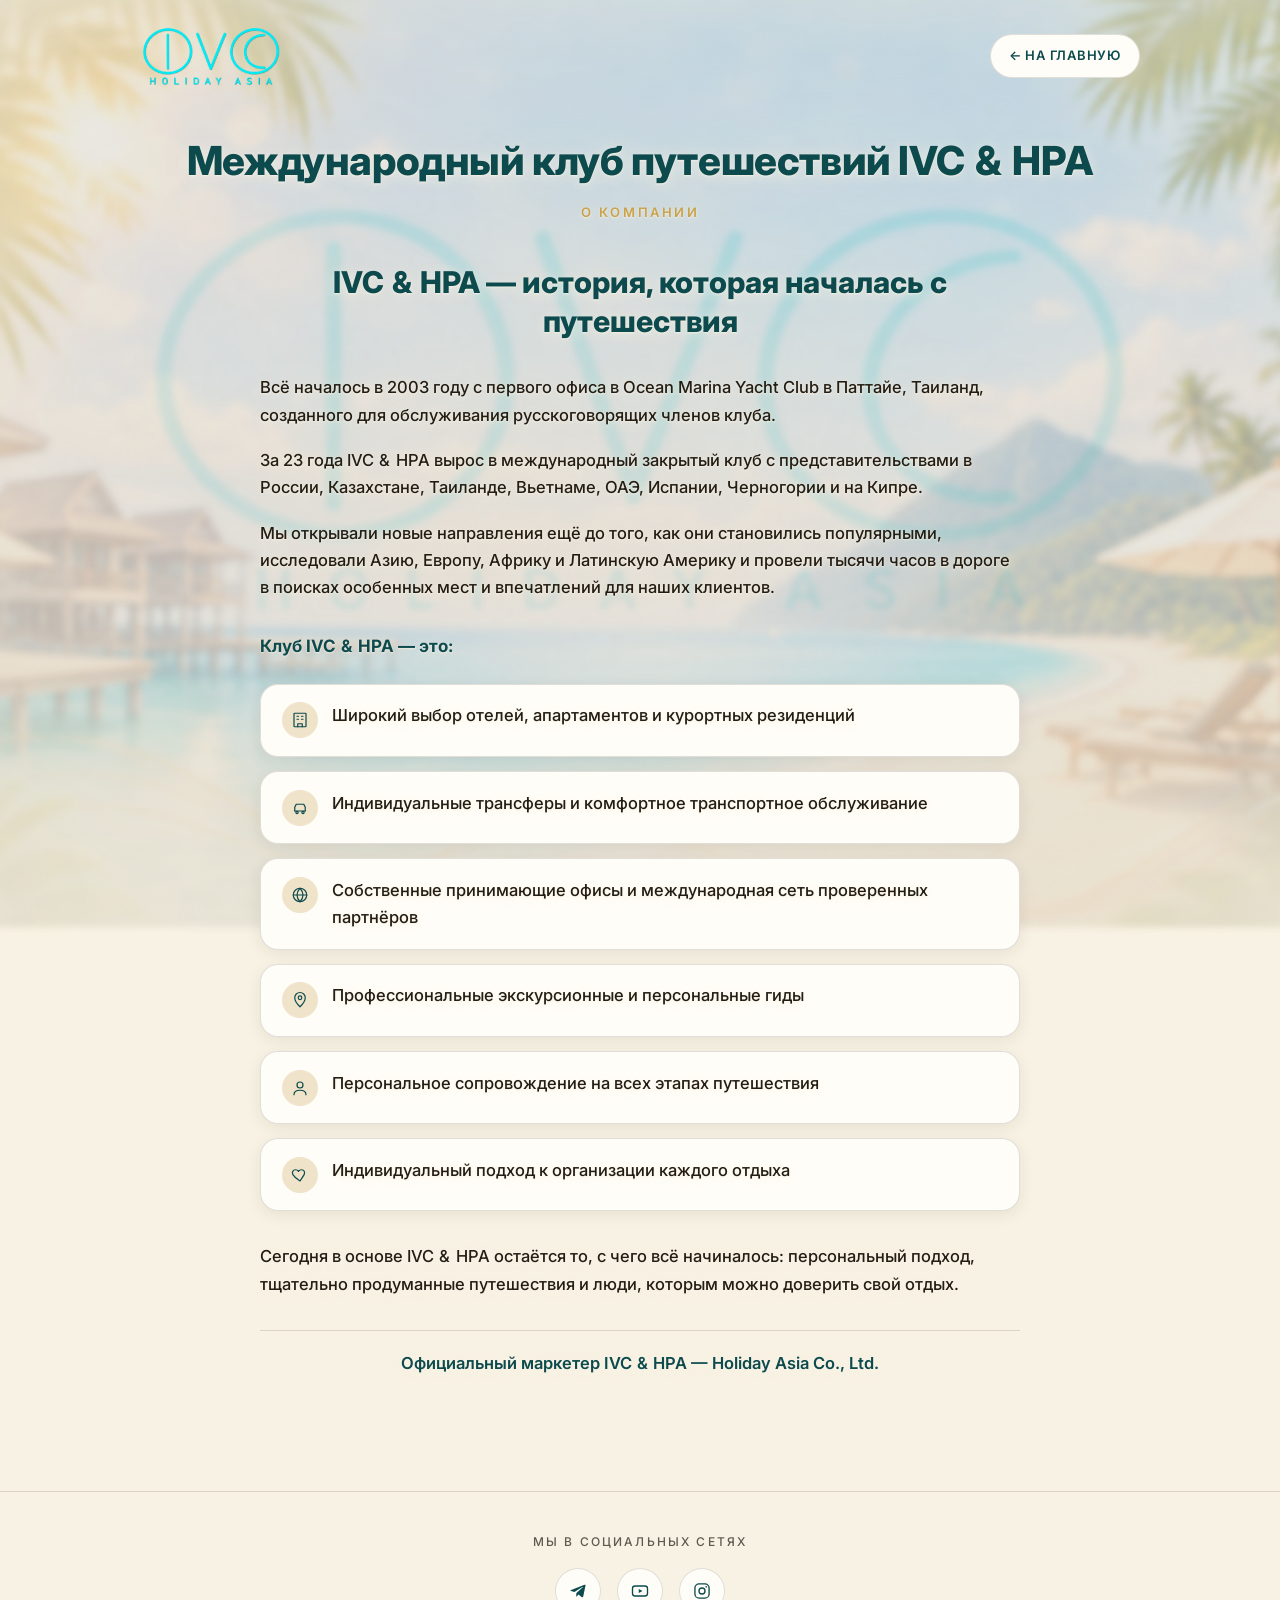
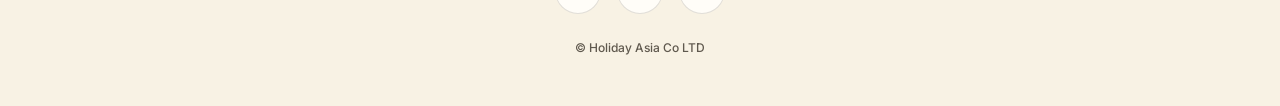
==== commit e1f78ac1: "Update about.html" ====
--- a/about.html
+++ b/about.html
@@ -28,68 +28,55 @@
   <p class="page-subtitle">О компании</p>
 
   <div class="prose">
-    <p>С 2003 года мы создаём премиальные путешествия по всему миру. Наша история началась в Ocean Marina Yacht Club в Таиланде, а сегодня мы объединяем 12 стран, 46 курортов и тысячи довольных путешественников.</p>
-    <p>Вместе с официальным маркетером Holiday Asia Co., Ltd. и крупнейшими международными обменными системами (RCI, Interval International, Dial An Exchange) мы обеспечиваем клубный отдых в 96 странах мира 24/7.</p>
+    <h2 class="lead-heading">IVC <span class="amp">&amp;</span> HPA — история, которая началась с путешествия</h2>
 
-    <h2>Наши достижения в цифрах</h2>
-    <div class="stat-grid">
-      <div class="stat-card">
-        <div class="stat-card__num">23</div>
-        <div class="stat-card__label">года безупречной работы на рынке туризма</div>
-      </div>
-      <div class="stat-card">
-        <div class="stat-card__num">15 / 9</div>
-        <div class="stat-card__label">городов РФ и Казахстана — география представительств</div>
-      </div>
-      <div class="stat-card">
-        <div class="stat-card__num">46 / 57</div>
-        <div class="stat-card__label">курортов и городов на 2 континентах</div>
-      </div>
-      <div class="stat-card">
-        <div class="stat-card__num">514</div>
-        <div class="stat-card__label">дней (12 000 часов) в полётах по Азии для поиска лучших локаций</div>
-      </div>
-      <div class="stat-card">
-        <div class="stat-card__num">750</div>
-        <div class="stat-card__label">подготовленных профессионалов в международной команде</div>
-      </div>
-    </div>
+    <p>Всё началось в 2003 году с первого офиса в Ocean Marina Yacht Club в Паттайе, Таиланд, созданного для обслуживания русскоговорящих членов клуба.</p>
+    <p>За 23 года IVC <span class="amp">&amp;</span> HPA вырос в международный закрытый клуб с представительствами в России, Казахстане, Таиланде, Вьетнаме, ОАЭ, Испании, Черногории и на Кипре.</p>
+    <p>Мы открывали новые направления ещё до того, как они становились популярными, исследовали Азию, Европу, Африку и Латинскую Америку и провели тысячи часов в дороге в поисках особенных мест и впечатлений для наших клиентов.</p>
 
-    <h2>Преимущества отдыха с IVC <span class="amp">&amp;</span> HPA</h2>
+    <p class="lead-in">Клуб IVC <span class="amp">&amp;</span> HPA — это:</p>
     <ul class="advantage-list">
+      <li>
+        <span class="advantage-list__icon">
+          <svg viewBox="0 0 24 24" fill="none" stroke="currentColor" stroke-width="1.6" stroke-linecap="round" stroke-linejoin="round"><rect x="4" y="3" width="16" height="18" rx="1"/><path d="M9 21v-4h6v4"/><path d="M8 7h2M14 7h2M8 11h2M14 11h2"/></svg>
+        </span>
+        <span>Широкий выбор отелей, апартаментов и курортных резиденций</span>
+      </li>
+      <li>
+        <span class="advantage-list__icon">
+          <svg viewBox="0 0 24 24" fill="none" stroke="currentColor" stroke-width="1.6" stroke-linecap="round" stroke-linejoin="round"><path d="M5 16V11l2-4h10l2 4v5"/><path d="M5 16h14"/><circle cx="8" cy="18" r="1.5"/><circle cx="16" cy="18" r="1.5"/></svg>
+        </span>
+        <span>Индивидуальные трансферы и комфортное транспортное обслуживание</span>
+      </li>
+      <li>
+        <span class="advantage-list__icon">
+          <svg viewBox="0 0 24 24" fill="none" stroke="currentColor" stroke-width="1.6" stroke-linecap="round" stroke-linejoin="round"><circle cx="12" cy="12" r="9"/><path d="M3 12h18"/><path d="M12 3c2.5 2.7 4 6 4 9s-1.5 6.3-4 9c-2.5-2.7-4-6-4-9s1.5-6.3 4-9Z"/></svg>
+        </span>
+        <span>Собственные принимающие офисы и международная сеть проверенных партнёров</span>
+      </li>
+      <li>
+        <span class="advantage-list__icon">
+          <svg viewBox="0 0 24 24" fill="none" stroke="currentColor" stroke-width="1.6" stroke-linecap="round" stroke-linejoin="round"><path d="M12 21s7-6.5 7-12a7 7 0 0 0-14 0c0 5.5 7 12 7 12Z"/><circle cx="12" cy="9" r="2.4"/></svg>
+        </span>
+        <span>Профессиональные экскурсионные и персональные гиды</span>
+      </li>
       <li>
         <span class="advantage-list__icon">
           <svg viewBox="0 0 24 24" fill="none" stroke="currentColor" stroke-width="1.6" stroke-linecap="round" stroke-linejoin="round"><circle cx="12" cy="8" r="4"/><path d="M4 21c0-4 3.6-6 8-6s8 2 8 6"/></svg>
         </span>
-        <span><strong>Персональный менеджмент</strong> — контролируем каждый этап бронирования и учитываем все ваши пожелания.</span>
+        <span>Персональное сопровождение на всех этапах путешествия</span>
       </li>
       <li>
         <span class="advantage-list__icon">
-          <svg viewBox="0 0 24 24" fill="none" stroke="currentColor" stroke-width="1.6" stroke-linecap="round" stroke-linejoin="round"><path d="M3 12h18"/><path d="M12 3c2.5 2.7 4 6 4 9s-1.5 6.3-4 9c-2.5-2.7-4-6-4-9s1.5-6.3 4-9Z"/></svg>
+          <svg viewBox="0 0 24 24" fill="none" stroke="currentColor" stroke-width="1.6" stroke-linecap="round" stroke-linejoin="round"><path d="M12 20s-7-4.35-9.5-8.5C1 8.5 2.5 5 6 5c2 0 3.3 1.1 4 2.2C10.7 6.1 12 5 14 5c3.5 0 5 3.5 3.5 6.5C15 15.65 12 20 12 20Z"/></svg>
         </span>
-        <span><strong>Эксклюзивные маршруты</strong> — были первопроходцами в джунглях Краби, Аджмане, Фуджейре, разрабатываем авторские туры по Латинской Америке, Африке и Азорским островам.</span>
-      </li>
-      <li>
-        <span class="advantage-list__icon">
-          <svg viewBox="0 0 24 24" fill="none" stroke="currentColor" stroke-width="1.6" stroke-linecap="round" stroke-linejoin="round"><rect x="3" y="7" width="18" height="12" rx="2"/><path d="M8 7V5a2 2 0 0 1 2-2h4a2 2 0 0 1 2 2v2"/></svg>
-        </span>
-        <span><strong>Собственная инфраструктура</strong> — проверенная база размещения, современный автопарк с кондиционерами и высококлассные гиды.</span>
-      </li>
-      <li>
-        <span class="advantage-list__icon">
-          <svg viewBox="0 0 24 24" fill="none" stroke="currentColor" stroke-width="1.6" stroke-linecap="round" stroke-linejoin="round"><path d="M12 21c4.97 0 9-4.03 9-9s-4.03-9-9-9-9 4.03-9 9 4.03 9 9 9Z"/><path d="M8 12h8"/><path d="M12 8v8"/></svg>
-        </span>
-        <span><strong>Прямое принимающее обслуживание</strong> — собственные офисы и контракты по всему миру.</span>
+        <span>Индивидуальный подход к организации каждого отдыха</span>
       </li>
     </ul>
 
-    <div class="callout">
-      <p class="callout__eyebrow">Новое открытие и специальная акция</p>
-      <p>Мы расширяем границы и открываем новый офис обслуживания в городе Дананг (Вьетнам)! Именно в честь этого события мы запускаем текущую специальную акцию для новых и постоянных клиентов.</p>
-    </div>
+    <p>Сегодня в основе IVC <span class="amp">&amp;</span> HPA остаётся то, с чего всё начиналось: персональный подход, тщательно продуманные путешествия и люди, которым можно доверить свой отдых.</p>
 
-    <h2>Мы в социальных сетях</h2>
-    <p>Хотите увидеть, как путешествуют наши клиенты? Подписывайтесь на наши социальные сети: там мы выкладываем реальные отзывы, честные обзоры направлений, яркие видео из поездок и анонсы самых выгодных закрытых предложений!</p>
+    <p class="marketer-line">Официальный маркетер IVC <span class="amp">&amp;</span> HPA — Holiday Asia Co., Ltd.</p>
   </div>
 </main>
 
--- a/styles.css
+++ b/styles.css
@@ -164,51 +164,68 @@
 .nav-cards{
   display: grid;
   grid-template-columns: repeat(3, 1fr);
-  gap: 1.25rem;
+  gap: 10px;
   margin-top: 2.5rem;
 }
 .nav-card{
   display: flex;
   flex-direction: column;
   align-items: center;
-  gap: 14px;
-  padding: 2.25rem 1.5rem;
-  background: var(--white);
-  border: 1px solid var(--border);
-  border-radius: var(--radius-lg);
+  gap: 8px;
+  padding: 14px 4px;
+  background: rgba(255,253,248,0.55);
+  backdrop-filter: blur(2px);
+  -webkit-backdrop-filter: blur(2px);
+  border: 1px solid rgba(255,255,255,0.7);
+  border-radius: 14px;
   box-shadow: var(--shadow-sm);
   text-decoration: none;
   color: var(--text-dark);
   transition: transform 200ms ease, box-shadow 200ms ease, border-color 200ms ease;
 }
 .nav-card:hover{
-  transform: translateY(-6px);
+  transform: translateY(-4px);
   box-shadow: var(--shadow-md);
   border-color: var(--gold);
 }
 .nav-card__icon{
-  width: 56px; height: 56px;
+  width: 48px; height: 48px;
+  box-sizing: border-box;
   border-radius: 50%;
   display: flex; align-items: center; justify-content: center;
-  background: var(--cream-deep);
-  color: var(--teal-dark);
-}
-.nav-card__icon svg{ width: 26px; height: 26px; }
+  background: radial-gradient(circle at 32% 26%, #fdf6e3, #d9c48f 75%);
+  box-shadow: 0 5px 8px rgba(12,74,77,0.25), inset 0 2px 2px rgba(255,255,255,0.7);
+  border: 2px solid var(--teal-dark);
+  color: var(--teal-dark);
+}
+.nav-card__icon svg{ width: 22px; height: 22px; }
 .nav-card__label{
   font-family: var(--font-display);
   font-weight: 800;
-  font-size: 21px;
-  color: var(--teal-dark);
-}
-.nav-card__hint{
-  font-size: 14px;
-  font-weight: 500;
-  color: var(--text-muted);
-  text-align: center;
-}
-
-@media (max-width: 760px){
-  .nav-cards{ grid-template-columns: 1fr; }
+  font-size: 12px;
+  color: var(--teal-dark);
+  text-align: center;
+  line-height: 1.25;
+}
+.nav-card__hint{ display: none; }
+
+@media (min-width: 640px){
+  .nav-cards{ gap: 1.25rem; }
+  .nav-card{
+    padding: 2.25rem 1.5rem;
+    gap: 14px;
+    border-radius: var(--radius-lg);
+  }
+  .nav-card__icon{ width: 56px; height: 56px; }
+  .nav-card__icon svg{ width: 26px; height: 26px; }
+  .nav-card__label{ font-size: 21px; }
+  .nav-card__hint{
+    display: block;
+    font-size: 14px;
+    font-weight: 500;
+    color: var(--text-muted);
+    text-align: center;
+  }
 }
 
 /* ---------- page content (about / resorts / invitation) ---------- */
@@ -250,6 +267,29 @@
   margin: 2.2em 0 0.8em;
 }
 .prose h2:first-child{ margin-top: 0; }
+.prose .lead-heading{
+  font-family: var(--font-display);
+  font-weight: 800;
+  color: var(--teal-dark);
+  font-size: clamp(22px, 3.6vw, 30px);
+  line-height: 1.3;
+  text-align: center;
+  margin: 0 0 1.1em;
+}
+.prose .lead-in{
+  font-weight: 700;
+  color: var(--teal-dark);
+  font-size: 17px;
+  margin: 1.8em 0 0.8em;
+}
+.prose .marketer-line{
+  font-weight: 600;
+  color: var(--teal-dark);
+  text-align: center;
+  margin-top: 2rem;
+  padding-top: 1.2rem;
+  border-top: 1px solid var(--border);
+}
 
 .stat-grid{
   display: grid;
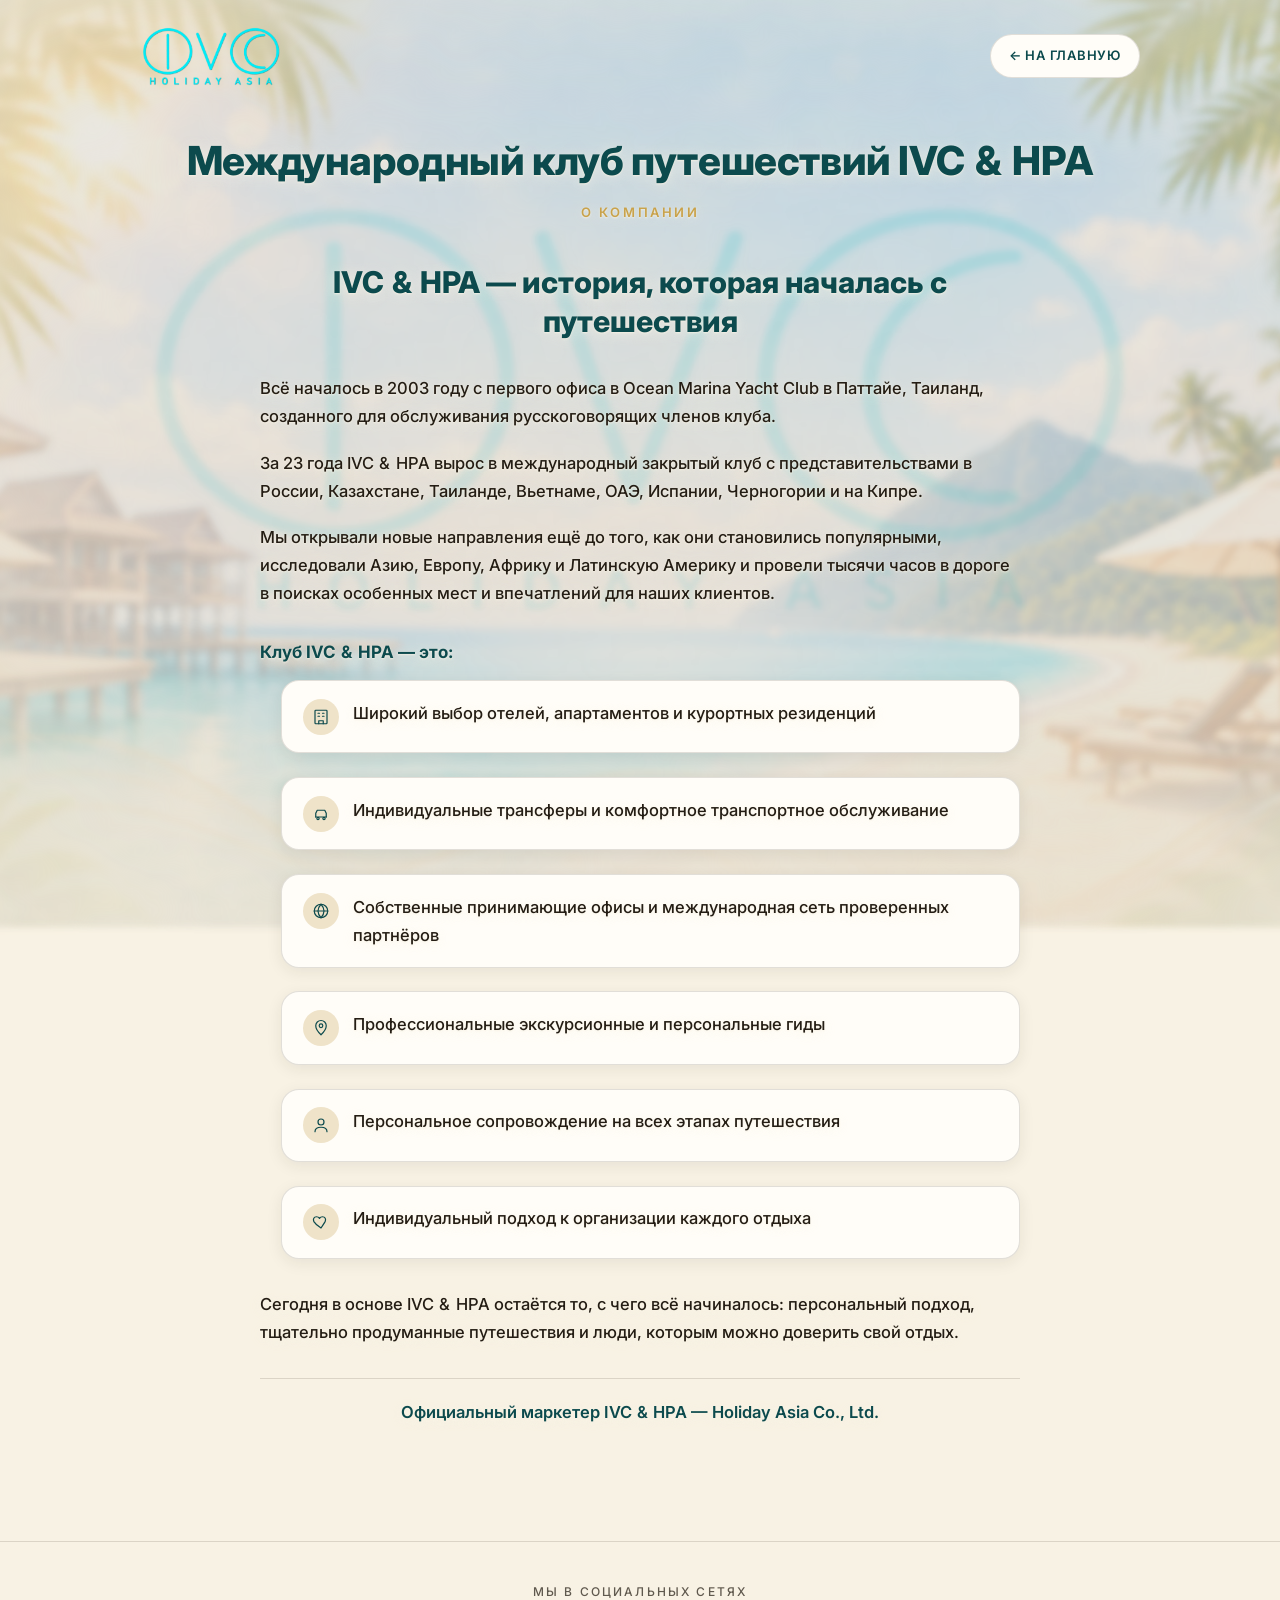
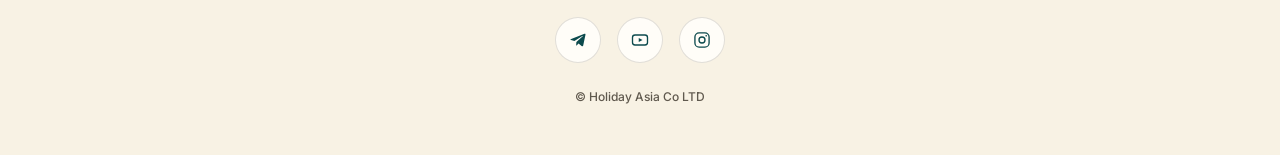
==== commit b5eca93e: "Update stylesheet link with versioning" ====
--- a/about.html
+++ b/about.html
@@ -4,7 +4,7 @@
 <meta charset="UTF-8">
 <meta name="viewport" content="width=device-width, initial-scale=1.0">
 <title>О компании — Holiday Asia</title>
-<link rel="stylesheet" href="styles.css">
+<link rel="stylesheet" href="styles.css?v=2">
 </head>
 <body>
 
--- a/styles.css
+++ b/styles.css
@@ -258,7 +258,7 @@
   font-weight: 500;
   color: var(--text-dark);
 }
-.prose p{ margin: 0 0 1.1em; }
+.prose p{ margin: 0 0 1.1em; line-height: 1.7; }
 .prose h2{
   font-family: var(--font-display);
   font-weight: 800;
@@ -266,6 +266,16 @@
   font-size: 24px;
   margin: 2.2em 0 0.8em;
 }
+.prose h2:first-child{ margin-top: 0; }
+.prose ul{
+  margin: 0 0 1.3em;
+  padding-left: 1.3em;
+}
+.prose ul li{
+  margin-bottom: 0.6em;
+  line-height: 1.7;
+}
+.prose strong{ color: var(--teal-dark); font-weight: 700; }
 .prose h2:first-child{ margin-top: 0; }
 .prose .lead-heading{
   font-family: var(--font-display);
@@ -366,58 +376,273 @@
 }
 .callout p{ margin: 0; opacity: 0.92; }
 
-/* ---------- resorts page ---------- */
-.resort-country{ margin: 0 0 2.75rem; }
-.resort-country__title{
-  font-family: var(--font-display);
-  font-weight: 800;
-  font-size: 22px;
-  color: var(--teal-dark);
-  border-bottom: 2px solid var(--gold-light);
-  padding-bottom: 10px;
-  margin: 0 0 1.25rem;
-}
-.resort-region{ margin: 0 0 1.5rem; }
-.resort-region__city{
-  font-size: 13px;
-  font-weight: 700;
-  letter-spacing: 0.08em;
-  text-transform: uppercase;
-  color: var(--gold);
-  margin: 0 0 10px;
-}
-.resort-grid{
+/* ---------- resorts: countries grid ---------- */
+.country-grid{
   display: grid;
-  grid-template-columns: repeat(auto-fit, minmax(200px, 1fr));
-  gap: 1rem;
-}
-.resort-card{
+  grid-template-columns: repeat(3, 1fr);
+  gap: 1.25rem;
+  margin: 2rem 0;
+}
+@media (max-width: 900px){ .country-grid{ grid-template-columns: repeat(2, 1fr); } }
+@media (max-width: 560px){ .country-grid{ grid-template-columns: 1fr; } }
+
+.country-card{
+  display: block;
+  text-decoration: none;
+  color: var(--text-dark);
   background: var(--white);
   border: 1px solid var(--border);
-  border-radius: var(--radius-md);
+  border-radius: var(--radius-lg);
   overflow: hidden;
   box-shadow: var(--shadow-sm);
-}
-.resort-card__media{
+  transition: transform 200ms ease, box-shadow 200ms ease, border-color 200ms ease;
+}
+.country-card:hover{
+  transform: translateY(-4px);
+  box-shadow: var(--shadow-md);
+  border-color: var(--gold);
+}
+.country-card__media{
   aspect-ratio: 4 / 3;
   background: linear-gradient(160deg, var(--teal-light), var(--teal-dark));
   display: flex; align-items: center; justify-content: center;
   color: rgba(255,255,255,0.85);
 }
-.resort-card__media svg{ width: 30%; height: 30%; }
-.resort-card__body{ padding: 1rem 1.1rem; }
-.resort-card__name{
+.country-card__media svg{ width: 30%; height: 30%; }
+.country-card__name{
+  padding: 1rem 1.1rem;
   font-family: var(--font-display);
-  font-weight: 700;
+  font-weight: 800;
+  font-size: 19px;
+  color: var(--teal-dark);
+  text-align: center;
+}
+
+/* ---------- resorts: hotels grid (resort-country.html) ---------- */
+.hotel-grid{
+  display: grid;
+  grid-template-columns: repeat(3, 1fr);
+  gap: 1.25rem;
+  margin: 2rem 0;
+}
+
+.hotel-card{
+  display: block;
+  text-decoration: none;
+  color: var(--text-dark);
+  background: rgba(255,253,248,0.7);
+  backdrop-filter: blur(2px);
+  -webkit-backdrop-filter: blur(2px);
+  border: 1px solid rgba(255,255,255,0.8);
+  border-radius: var(--radius-lg);
+  overflow: hidden;
+  box-shadow: 0 6px 14px rgba(12,74,77,0.16), inset 0 1px 0 rgba(255,255,255,0.6);
+  transition: transform 200ms ease, box-shadow 200ms ease, border-color 200ms ease;
+}
+.hotel-card:hover{
+  transform: translateY(-4px);
+  box-shadow: 0 10px 22px rgba(12,74,77,0.22), inset 0 1px 0 rgba(255,255,255,0.6);
+  border-color: var(--gold);
+}
+.hotel-card:active{
+  transform: translateY(-1px) scale(0.98);
+}
+.hotel-card__media{
+  aspect-ratio: 4 / 3;
+  background: linear-gradient(160deg, var(--teal-light), var(--teal-dark));
+  display: flex; align-items: center; justify-content: center;
+  color: rgba(255,255,255,0.85);
+}
+.hotel-card__media svg{ width: 30%; height: 30%; }
+.hotel-card__media img{
+  width: 100%; height: 100%;
+  object-fit: cover;
+  display: block;
+}
+.hotel-card__body{ padding: 1rem 1.1rem; }
+.hotel-card__name{
+  font-family: var(--font-display);
+  font-weight: 800;
   font-size: 16px;
+  text-transform: uppercase;
+  letter-spacing: 0.01em;
   color: var(--teal-dark);
   margin: 0 0 4px;
 }
-.resort-card__note{
+.hotel-card__location{
   font-size: 13px;
   font-weight: 500;
   color: var(--text-soft);
   margin: 0;
+}
+
+@media (max-width: 640px){
+  .hotel-grid{
+    grid-template-columns: repeat(3, 1fr);
+    gap: 8px;
+    margin: 1.25rem 0;
+  }
+  .hotel-card{
+    border-radius: 10px;
+  }
+  .hotel-card__body{ padding: 0.5rem 0.35rem 0.6rem; }
+  .hotel-card__name{
+    font-size: 9.5px;
+    letter-spacing: 0;
+    line-height: 1.25;
+    margin: 0 0 2px;
+  }
+  .hotel-card__location{
+    font-size: 8.5px;
+    line-height: 1.2;
+  }
+}
+
+/* ---------- resorts: hotel detail gallery (resort-hotel.html) ---------- */
+#hotel-name{ text-transform: uppercase; }
+.hotel-gallery{
+  max-width: 960px;
+  margin: 0 auto 2rem;
+}
+.hotel-gallery__main{
+  aspect-ratio: 16 / 9;
+  border-radius: var(--radius-lg);
+  overflow: hidden;
+  background: linear-gradient(160deg, var(--teal-light), var(--teal-dark));
+  display: flex; align-items: center; justify-content: center;
+  color: rgba(255,255,255,0.85);
+  margin-bottom: 10px;
+}
+.hotel-gallery__main svg{ width: 20%; height: 20%; }
+.hotel-gallery__main img,
+.hotel-gallery__thumb img{
+  width: 100%; height: 100%;
+  object-fit: cover;
+  display: block;
+}
+.hotel-gallery__main.is-clickable,
+.hotel-gallery__thumb.is-clickable{ cursor: pointer; }
+.hotel-gallery__main.is-clickable:hover img,
+.hotel-gallery__thumb.is-clickable:hover img{ opacity: 0.88; }
+.hotel-gallery__main.is-clickable:active img,
+.hotel-gallery__thumb.is-clickable:active img{ opacity: 0.7; }
+.hotel-gallery__thumbs{
+  display: grid;
+  grid-template-columns: repeat(4, 1fr);
+  gap: 10px;
+}
+.hotel-gallery__thumb{
+  aspect-ratio: 1 / 1;
+  border-radius: var(--radius-md);
+  overflow: hidden;
+  background: linear-gradient(160deg, var(--teal-light), var(--teal-dark));
+  display: flex; align-items: center; justify-content: center;
+  color: rgba(255,255,255,0.8);
+}
+.hotel-gallery__thumb svg{ width: 30%; height: 30%; }
+
+@media (max-width: 640px){
+  .hotel-gallery__thumbs{
+    display: flex;
+    grid-template-columns: none;
+    overflow-x: auto;
+    gap: 8px;
+    scroll-snap-type: x mandatory;
+    -webkit-overflow-scrolling: touch;
+  }
+  .hotel-gallery__thumb{
+    flex: 0 0 32%;
+    scroll-snap-align: start;
+  }
+}
+
+/* wider content container for the long, structured hotel descriptions */
+#hotel-description.prose{
+  max-width: 980px;
+}
+
+/* ---------- fullscreen photo lightbox (shared across all hotels) ---------- */
+body.lightbox-open{ overflow: hidden; }
+.lightbox-overlay{
+  position: fixed;
+  inset: 0;
+  z-index: 1000;
+  background: rgba(0,0,0,0.92);
+  display: flex;
+  align-items: center;
+  justify-content: center;
+  opacity: 0;
+  transition: opacity 200ms ease;
+}
+.lightbox-overlay.is-visible{ opacity: 1; }
+.lightbox-overlay[hidden]{ display: none; }
+.lightbox-inner{
+  max-width: 95vw;
+  max-height: 90vh;
+  display: flex;
+  align-items: center;
+  justify-content: center;
+}
+.lightbox-image{
+  max-width: 95vw;
+  max-height: 90vh;
+  width: auto;
+  height: auto;
+  object-fit: contain;
+  border-radius: var(--radius-sm);
+  transform: scale(0.97);
+  transition: transform 200ms ease;
+}
+.lightbox-overlay.is-visible .lightbox-image{ transform: scale(1); }
+.lightbox-close{
+  position: absolute;
+  top: 18px; right: 18px;
+  width: 44px; height: 44px;
+  border-radius: 50%;
+  border: none;
+  background: rgba(255,255,255,0.12);
+  color: var(--white);
+  font-size: 26px;
+  line-height: 1;
+  cursor: pointer;
+  display: flex; align-items: center; justify-content: center;
+}
+.lightbox-close:hover{ background: rgba(255,255,255,0.22); }
+.lightbox-arrow{
+  position: absolute;
+  top: 50%;
+  transform: translateY(-50%);
+  width: 48px; height: 48px;
+  border-radius: 50%;
+  border: none;
+  background: rgba(255,255,255,0.12);
+  color: var(--white);
+  cursor: pointer;
+  display: flex; align-items: center; justify-content: center;
+}
+.lightbox-arrow svg{ width: 24px; height: 24px; }
+.lightbox-arrow:hover{ background: rgba(255,255,255,0.22); }
+.lightbox-arrow--prev{ left: 16px; }
+.lightbox-arrow--next{ right: 16px; }
+.lightbox-counter{
+  position: absolute;
+  bottom: 20px;
+  left: 50%;
+  transform: translateX(-50%);
+  color: var(--white);
+  font-size: 14px;
+  font-weight: 600;
+  letter-spacing: 0.04em;
+  background: rgba(255,255,255,0.12);
+  padding: 6px 14px;
+  border-radius: 999px;
+}
+@media (max-width: 640px){
+  .lightbox-arrow{ width: 40px; height: 40px; }
+  .lightbox-arrow svg{ width: 20px; height: 20px; }
+  .lightbox-arrow--prev{ left: 8px; }
+  .lightbox-arrow--next{ right: 8px; }
+  .lightbox-close{ top: 10px; right: 10px; width: 38px; height: 38px; font-size: 22px; }
 }
 
 /* ---------- invitation page ---------- */
